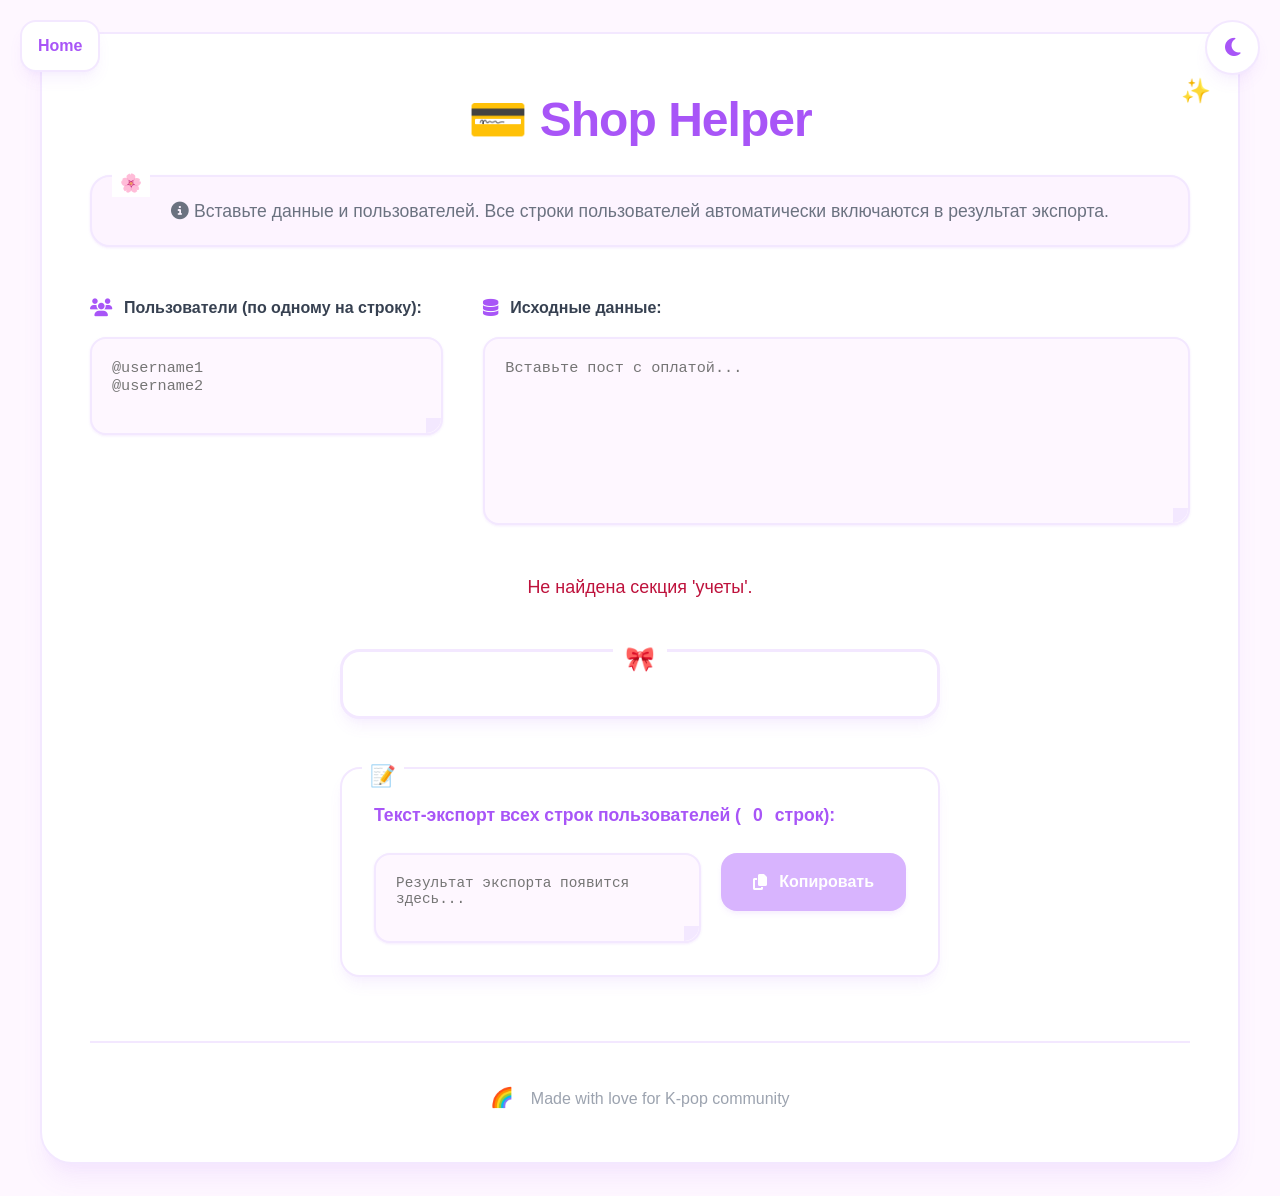
==== shop-helper/index.html @ ee509710 "refactor" ====
<!DOCTYPE html>
<html lang="ru">
<head>
  <meta charset="UTF-8">
  <title>Shop Helper</title>
  <meta name="viewport" content="width=device-width, initial-scale=1.0">
  <link href="https://cdnjs.cloudflare.com/ajax/libs/font-awesome/6.4.0/css/all.min.css" rel="stylesheet">
  <style>
    :root {
      /* Light theme colors - Soft Pastel Palette */
      --bg-primary: #fef7ff;
      --bg-secondary: #ffffff;
      --bg-tertiary: #fdf4ff;
      --bg-card: #ffffff;
      --bg-input: #fef7ff;
      --bg-button: #d8b4fe;
      --bg-button-hover: #c084fc;
      --bg-accent: #fbbf24;
      --bg-success: #86efac;
      
      --text-primary: #374151;
      --text-secondary: #6b7280;
      --text-muted: #9ca3af;
      --text-accent: #a855f7;
      --text-white: #ffffff;
      
      --border-color: #f3e8ff;
      --border-focus: #d8b4fe;
      --shadow-sm: 0 1px 3px 0 rgba(168, 85, 247, 0.08), 0 1px 2px 0 rgba(168, 85, 247, 0.04);
      --shadow-md: 0 4px 6px -1px rgba(168, 85, 247, 0.08), 0 2px 4px -1px rgba(168, 85, 247, 0.04);
      --shadow-lg: 0 10px 15px -3px rgba(168, 85, 247, 0.08), 0 4px 6px -2px rgba(168, 85, 247, 0.03);
      --shadow-xl: 0 20px 25px -5px rgba(168, 85, 247, 0.08), 0 10px 10px -5px rgba(168, 85, 247, 0.03);
      
      --radius-sm: 0.5rem;
      --radius-md: 0.75rem;
      --radius-lg: 1rem;
      --radius-xl: 1.25rem;
      --radius-2xl: 2rem;
    }

    [data-theme="dark"] {
      --bg-primary: #1a1a1a;
      --bg-secondary: #2a2a2a;
      --bg-tertiary: #333333;
      --bg-card: #2a2a2a;
      --bg-input: #333333;
      --bg-button: #8b7fb8;
      --bg-button-hover: #9d91c7;
      
      --text-primary: #e5e5e5;
      --text-secondary: #b8b8b8;
      --text-muted: #888888;
      --text-accent: #b8a9d9;
      
      --border-color: #404040;
      --border-focus: #8b7fb8;
    }

    * {
      box-sizing: border-box;
      margin: 0;
      padding: 0;
    }

    html, body {
      background: var(--bg-primary);
      font-family: 'Inter', -apple-system, BlinkMacSystemFont, 'Segoe UI', Roboto, sans-serif;
      color: var(--text-primary);
      line-height: 1.6;
      transition: all 0.15s ease;
    }

    body {
      font-size: 16px;
      min-height: 100vh;
    }

    .home-link {
      position: fixed;
      top: 20px;
      left: 20px;
      z-index: 1000;
      color: var(--text-accent);
      background: var(--bg-card);
      border: 2px solid var(--border-color);
      border-radius: var(--radius-lg);
      padding: 0.7rem 1rem;
      text-decoration: none;
      font-weight: 600;
      box-shadow: var(--shadow-lg);
      transition: all 0.15s ease;
    }

    .home-link:hover {
      transform: translateY(-2px);
      box-shadow: var(--shadow-xl);
    }

    .theme-toggle {
      position: fixed;
      top: 20px;
      right: 20px;
      z-index: 1000;
      background: var(--bg-card);
      border: 2px solid var(--border-color);
      border-radius: 50%;
      width: 55px;
      height: 55px;
      display: flex;
      align-items: center;
      justify-content: center;
      cursor: pointer;
      transition: all 0.15s ease;
      box-shadow: var(--shadow-lg);
    }

    .theme-toggle:hover {
      transform: scale(1.05) rotate(10deg);
      box-shadow: var(--shadow-xl);
    }

    .theme-toggle i {
      font-size: 1.3rem;
      color: var(--text-accent);
    }

    #mainwrap {
      max-width: 1200px;
      margin: 2rem auto;
      background: var(--bg-secondary);
      border-radius: var(--radius-2xl);
      box-shadow: var(--shadow-xl);
      padding: 3rem;
      border: 2px solid var(--border-color);
      transition: all 0.3s ease;
    }

    .header {
      text-align: center;
      margin-bottom: 3rem;
    }

    .header h1 {
      font-size: 3rem;
      font-weight: 700;
      color: var(--text-accent);
      margin-bottom: 1rem;
      letter-spacing: -0.02em;
      position: relative;
    }

    .header h1::after {
      content: '✨';
      position: absolute;
      top: -10px;
      right: -20px;
      font-size: 1.5rem;
      animation: sparkle 2s ease-in-out infinite;
    }

    @keyframes sparkle {
      0%, 100% { transform: scale(1) rotate(0deg); opacity: 0.7; }
      50% { transform: scale(1.2) rotate(180deg); opacity: 1; }
    }

    .subtitle {
      background: var(--bg-tertiary);
      color: var(--text-secondary);
      padding: 1.25rem 2.5rem;
      border-radius: var(--radius-xl);
      font-size: 1.1rem;
      border: 2px solid var(--border-color);
      box-shadow: var(--shadow-sm);
      position: relative;
    }

    .subtitle::before {
      content: '🌸';
      position: absolute;
      top: -8px;
      left: 20px;
      background: var(--bg-secondary);
      padding: 0 8px;
    }

    .inputs {
      display: grid;
      grid-template-columns: 1fr 2fr;
      gap: 2.5rem;
      margin-bottom: 3rem;
    }

    .input-group {
      display: flex;
      flex-direction: column;
    }

    .input-group label {
      color: var(--text-primary);
      font-size: 1rem;
      font-weight: 600;
      margin-bottom: 1rem;
      display: flex;
      align-items: center;
      gap: 0.75rem;
    }

    .input-group label i {
      color: var(--text-accent);
      font-size: 1.1rem;
    }

    textarea {
      width: 100%;
      font-family: 'JetBrains Mono', 'Fira Code', monospace;
      border-radius: var(--radius-lg);
      border: 2px solid var(--border-color);
      background: var(--bg-input);
      color: var(--text-primary);
      padding: 1.25rem;
      font-size: 0.95rem;
      resize: vertical;
      transition: all 0.3s ease;
      box-shadow: var(--shadow-sm);
    }

    /* Fix textarea resize handle in dark mode */
    textarea::-webkit-resizer {
      background: var(--border-color);
      border-radius: 0 0 var(--radius-lg) 0;
    }

    textarea:focus {
      outline: none;
      border-color: var(--border-focus);
      box-shadow: 0 0 0 4px rgba(216, 180, 254, 0.15);
      transform: translateY(-2px);
    }

    .cards {
      display: flex;
      gap: 1.25rem;
      flex-wrap: wrap;
      margin-bottom: 2.5rem;
      justify-content: center;
    }

    .cardtype {
      background: var(--bg-card);
      border-radius: var(--radius-lg);
      padding: 1rem 1.5rem;
      border: 2px solid var(--border-color);
      box-shadow: var(--shadow-md);
      transition: all 0.3s ease;
      position: relative;
      overflow: hidden;
    }

    .cardtype::before {
      content: '';
      position: absolute;
      top: 0;
      left: 0;
      right: 0;
      height: 4px;
      background: linear-gradient(90deg, #fbbf24, #f59e0b, #d97706);
      border-radius: var(--radius-sm) var(--radius-sm) 0 0;
    }

    .cardtype:hover {
      transform: translateY(-3px) scale(1.02);
      box-shadow: var(--shadow-lg);
    }

    .cardtype strong {
      color: var(--text-accent);
      font-size: 1.1rem;
      font-weight: 700;
      margin-right: 0.5rem;
    }

    .cardtype span {
      color: var(--text-secondary);
      font-weight: 500;
    }

    .userblock {
      margin-bottom: 2.5rem;
      background: var(--bg-card);
      border-radius: var(--radius-xl);
      padding: 2rem;
      box-shadow: var(--shadow-md);
      border: 2px solid var(--border-color);
      transition: all 0.3s ease;
      position: relative;
    }

    .userblock::before {
      content: '💖';
      position: absolute;
      top: -8px;
      right: 20px;
      background: var(--bg-secondary);
      padding: 0 8px;
      font-size: 1.2rem;
    }

    .userblock:hover {
      box-shadow: var(--shadow-lg);
      transform: translateY(-2px);
    }

    .userhead {
      display: flex;
      align-items: center;
      justify-content: space-between;
      margin-bottom: 1.5rem;
      padding-bottom: 1.5rem;
      border-bottom: 2px solid var(--border-color);
    }

    .username {
      font-size: 1.4rem;
      font-weight: 700;
      color: var(--text-accent);
      display: flex;
      align-items: center;
      gap: 0.75rem;
    }

    .username::before {
      content: '🌟';
      font-size: 1.2rem;
    }

    .usertypes {
      color: var(--text-muted);
      font-size: 0.9rem;
      background: var(--bg-tertiary);
      padding: 0.5rem 1rem;
      border-radius: var(--radius-md);
      border: 1px solid var(--border-color);
    }

    .usersum {
      background: var(--bg-success);
      color: var(--text-primary);
      border-radius: var(--radius-lg);
      font-size: 1.3rem;
      font-weight: 700;
      padding: 1rem 2rem;
      margin-bottom: 1.5rem;
      display: inline-flex;
      align-items: center;
      gap: 0.75rem;
      box-shadow: var(--shadow-md);
      border: 2px solid #65a30d;
    }

    .usersum::before {
      content: '💰';
      font-size: 1.4rem;
    }

    .usertable {
      background: var(--bg-tertiary);
      border: 2px solid var(--border-color);
      border-radius: var(--radius-lg);
      overflow: hidden;
      box-shadow: var(--shadow-sm);
    }

    .usertable th,
    .usertable td {
      padding: 1.25rem;
      text-align: left;
    }

    .userthead th {
      background: var(--bg-button);
      color: var(--text-white);
      font-weight: 600;
      font-size: 0.95rem;
      letter-spacing: 0.025em;
      text-transform: uppercase;
    }

    .usertbody td {
      color: var(--text-secondary);
      border-bottom: 1px solid var(--border-color);
    }

    .usertbody tr:last-child td {
      border-bottom: none;
    }

    .usertbody tr:hover {
      background: var(--bg-input);
    }

    .usertablescroll {
      overflow-x: auto;
    }

    .totals {
      background: var(--bg-card);
      border: 3px solid var(--border-color);
      border-radius: var(--radius-xl);
      padding: 2rem;
      margin: 3rem auto;
      max-width: 600px;
      text-align: center;
      font-size: 1.4rem;
      font-weight: 700;
      color: var(--text-accent);
      box-shadow: var(--shadow-lg);
      position: relative;
    }

    .totals::before {
      content: '🎀';
      position: absolute;
      top: -12px;
      left: 50%;
      transform: translateX(-50%);
      background: var(--bg-secondary);
      padding: 0 12px;
      font-size: 1.5rem;
    }

    .export-box-wrap {
      margin: 3rem auto;
      max-width: 600px;
      background: var(--bg-card);
      border: 2px solid var(--border-color);
      border-radius: var(--radius-xl);
      box-shadow: var(--shadow-lg);
      padding: 2rem;
      transition: all 0.3s ease;
      position: relative;
    }

    .export-box-wrap::before {
      content: '📝';
      position: absolute;
      top: -10px;
      left: 20px;
      background: var(--bg-secondary);
      padding: 0 8px;
      font-size: 1.3rem;
    }

    .export-box-wrap:hover {
      box-shadow: var(--shadow-xl);
      transform: translateY(-2px);
    }

    .export-box-label {
      color: var(--text-accent);
      font-weight: 700;
      font-size: 1.1rem;
      margin-bottom: 1.5rem;
      display: flex;
      align-items: center;
      gap: 0.75rem;
    }

    .export-box-row {
      display: flex;
      gap: 1.25rem;
      align-items: flex-start;
    }

    .export-box-ta {
      flex: 1;
      height: 90px;
      font-family: 'JetBrains Mono', 'Fira Code', monospace;
      font-size: 0.9rem;
      border-radius: var(--radius-lg);
      border: 2px solid var(--border-color);
      padding: 1.25rem;
      background: var(--bg-input);
      color: var(--text-primary);
      resize: vertical;
      transition: all 0.3s ease;
    }

    .export-box-ta::-webkit-resizer {
      background: var(--border-color);
      border-radius: 0 0 var(--radius-lg) 0;
    }

    .export-box-ta:focus {
      outline: none;
      border-color: var(--border-focus);
      box-shadow: 0 0 0 4px rgba(216, 180, 254, 0.15);
    }

    .export-box-copy {
      padding: 1.25rem 2rem;
      background: var(--bg-button);
      color: var(--text-white);
      border: none;
      border-radius: var(--radius-lg);
      font-size: 1rem;
      font-weight: 600;
      cursor: pointer;
      transition: all 0.3s ease;
      box-shadow: var(--shadow-md);
      display: flex;
      align-items: center;
      gap: 0.75rem;
      white-space: nowrap;
    }

    .export-box-copy:hover {
      background: var(--bg-button-hover);
      transform: translateY(-2px);
      box-shadow: var(--shadow-lg);
    }

    .export-box-copy:active {
      transform: translateY(0);
    }

    .export-box-copied-msg {
      color: #10b981;
      font-size: 0.9rem;
      font-weight: 600;
      display: flex;
      align-items: center;
      gap: 0.5rem;
      animation: fadeInOut 0.8s ease-in-out;
    }

    .footer {
      margin-top: 4rem;
      padding-top: 2.5rem;
      border-top: 2px solid var(--border-color);
      text-align: center;
      color: var(--text-muted);
      font-size: 1rem;
    }

    .footer::before {
      content: '🌈';
      margin-right: 0.75rem;
      font-size: 1.2rem;
    }

    @keyframes fadeInOut {
      0%, 100% { opacity: 0; transform: translateY(10px); }
      50% { opacity: 1; transform: translateY(0); }
    }

    @keyframes pulse {
      0%, 100% { transform: scale(1); }
      50% { transform: scale(1.05); }
    }

    .pulse {
      animation: pulse 2s infinite;
    }

    /* Responsive Design */
    @media (max-width: 768px) {
      #mainwrap {
        margin: 1rem;
        padding: 2rem;
      }

      .header h1 {
        font-size: 2.5rem;
      }

      .inputs {
        grid-template-columns: 1fr;
        gap: 2rem;
      }

      .cards {
        gap: 1rem;
      }

      .cardtype {
        padding: 0.75rem 1.25rem;
        font-size: 0.9rem;
      }

      .export-box-row {
        flex-direction: column;
      }

      .export-box-copy {
        align-self: flex-start;
      }

      .theme-toggle {
        top: 15px;
        right: 15px;
        width: 45px;
        height: 45px;
      }
    }

    /* Custom scrollbar */
    ::-webkit-scrollbar {
      width: 10px;
    }

    ::-webkit-scrollbar-track {
      background: var(--bg-tertiary);
      border-radius: var(--radius-md);
    }

    ::-webkit-scrollbar-thumb {
      background: var(--text-accent);
      border-radius: var(--radius-md);
    }

    ::-webkit-scrollbar-thumb:hover {
      background: var(--border-focus);
    }

    /* Selection */
    ::selection {
      background: rgba(216, 180, 254, 0.3);
    }
  </style>
</head>
<body>
  <a class="home-link" href="/">Home</a>

  <div class="theme-toggle" onclick="toggleTheme()">
    <i class="fas fa-moon" id="theme-icon"></i>
  </div>

  <div id="mainwrap">
    <div class="header">
      <h1>💳 Shop Helper</h1>
      <div class="subtitle">
        <i class="fas fa-info-circle"></i>
        Вставьте данные и пользователей. Все строки пользователей автоматически включаются в результат экспорта.
      </div>
    </div>

    <div class="inputs">
      <div class="input-group">
        <label><i class="fas fa-users"></i> Пользователи (по одному на строку):</label>
        <textarea id="usersInput" rows="3" placeholder="@username1&#10;@username2"></textarea>
      </div>
      <div class="input-group">
        <label><i class="fas fa-database"></i> Исходные данные:</label>
        <textarea id="dataInput" rows="8" placeholder="Вставьте пост с оплатой..."></textarea>
      </div>
    </div>

    <div class="cards" id="pricing"></div>

    <div class="totals" id="totals"></div>

    <div class="export-box-wrap">
      <div class="export-box-label">
        Текст-экспорт всех строк пользователей (<span id="export-count">0</span> строк):
      </div>
      <div class="export-box-row">
        <textarea class="export-box-ta" readonly id="exportTxt" placeholder="Результат экспорта появится здесь..."></textarea>
        <button class="export-box-copy" id="copyBtn">
          <i class="fas fa-copy"></i>
          Копировать
        </button>
      </div>
      <div class="export-box-copied-msg" id="copyMsg" style="display:none">
        <i class="fas fa-check"></i>
        Скопировано!
      </div>
    </div>

    <div id="results"></div>

    <div class="footer">
      Made with love for K-pop community
    </div>
  </div>

  <script>
    // Theme management
    function toggleTheme() {
      const html = document.documentElement;
      const themeIcon = document.getElementById('theme-icon');
      const currentTheme = html.getAttribute('data-theme');
      
      if (currentTheme === 'dark') {
        html.removeAttribute('data-theme');
        themeIcon.className = 'fas fa-moon';
        localStorage.setItem('theme', 'light');
      } else {
        html.setAttribute('data-theme', 'dark');
        themeIcon.className = 'fas fa-sun';
        localStorage.setItem('theme', 'dark');
      }
    }

    // Load saved theme
    function loadTheme() {
      const savedTheme = localStorage.getItem('theme');
      const themeIcon = document.getElementById('theme-icon');
      
      if (savedTheme === 'dark') {
        document.documentElement.setAttribute('data-theme', 'dark');
        themeIcon.className = 'fas fa-sun';
      }
    }

    function setDefaultInputs(){
      usersInput.value = "";
      dataInput.value = "";
    }

    const usersInput = document.getElementById("usersInput");
    const dataInput = document.getElementById("dataInput");
    const pricingDiv = document.getElementById("pricing");
    const resultsDiv = document.getElementById("results");
    const totalsDiv = document.getElementById("totals");
    const exportTxt = document.getElementById("exportTxt");
    const exportCount = document.getElementById("export-count");
    const copyBtn = document.getElementById("copyBtn");
    const copyMsg = document.getElementById("copyMsg");

    setDefaultInputs();

    function parseData(raw, usernamesToTrack) {
      const accSec = /учеты:\s+((?:[^\n]+\n?)+)/m.exec(raw);
      if (!accSec) return {error: "Не найдена секция 'учеты'."};
      const accLines = accSec[1].trim().split('\n').map(x=>x.trim()).filter(Boolean);

      const prices = {};
      accLines.forEach(line=>{
        const m = /^(\d+)\s*([^\d]+)\s*-\s*(\d+)[р₽]/.exec(line);
        if (m) {
          prices[m[2].trim()] = +m[3].trim();
        }
      });
      if (Object.keys(prices).length===0) return {error: "В разделе 'учеты' нет цен карт."};

      const userInfo = {};
      usernamesToTrack.forEach(u=>{
        userInfo[u] = { total_money:0, entries:[], count:{}};
        Object.keys(prices).forEach(k => userInfo[u].count[k]=0);
      });

      const usernamesPattern = usernamesToTrack.map(u=>u.replace(/[.*+?^${}()|[\]\\]/g,"\\$&")).join('|');
      const cardTypesPattern = Object.keys(prices).map(k=>k.replace(/[.*+?^${}()|[\]\\]/g,"\\$&")).join('|');
      const regexp = new RegExp(`(\\d+)\\.?\\s+(${usernamesPattern})\\s*-\\s*((?:\\d+(${cardTypesPattern})\\+?)*)`, "g");

      let curGroup = "Без группы";
      let lineNum = 0;
      raw.split('\n').forEach(line=>{
        lineNum++;
        const groupMatch = line.match(/^#(\S+)/);
        if(groupMatch) curGroup = line.trim();

        let m;
        while(m=regexp.exec(line)){
          const entryLine = parseInt(m[1]);
          const username = m[2];
          const cardEntries = m[3].trim();
          let totalItems = [], lineTotalMoney = 0;

          cardEntries.split('+').filter(Boolean).forEach(entry=>{
            const cardM = /(\d+)([^\d\s]+)/.exec(entry);
            if(cardM){
              const n = +cardM[1], type=cardM[2].trim();
              if(!prices[type]) return;
              const money = n*prices[type];
              lineTotalMoney += money;
              totalItems.push(`${n}${type}`);
              userInfo[username].count[type]+=n;
            }
          });
          userInfo[username].total_money += lineTotalMoney;
          const entryRec = {
            line_number: entryLine,
            line_id: entryLine+"_"+curGroup+"_"+username,
            items: totalItems.join("+"),
            group: curGroup,
            amount: lineTotalMoney,
            username,
            tableIndex: userInfo[username].entries.length,
            origLine: line.trim()
          };
          userInfo[username].entries.push(entryRec);
        }
      });

      return {prices, userInfo};
    }

    function renderPricing(prices){
      pricingDiv.innerHTML = "";
      Object.entries(prices).forEach(([type, price])=>{
        let n = document.createElement("div");
        n.className = "cardtype";
        n.innerHTML = `<strong>${type}</strong> <span>(${price} р)</span>`;
        pricingDiv.appendChild(n);
      });
    }

    function numberFormat(n) {
      return (n||0).toString().replace(/\B(?=(\d{3})+(?!\d))/g," ");
    }

    function renderUsersTables(userInfo){
      resultsDiv.innerHTML = "";
      let total_sum = 0;
      for(const [username, info] of Object.entries(userInfo)) {
        total_sum += info.total_money;
        let div = document.createElement('div');
        div.className = "userblock";
        let types = Object.entries(info.count).filter(([t,c])=>c>0).map(([t,c])=>`${c}${t}`).join(", ");
        
        div.innerHTML = `
          <div class="userhead">
            <div class="username">${username}</div>
            <div class="usertypes">${types}</div>
          </div>
          <div class="usersum">${numberFormat(info.total_money)} р</div>
        `;
        
        let tableWrap = document.createElement('div'); 
        tableWrap.className = "usertablescroll";
        let table = document.createElement('table');
        table.className = "usertable";
        table.innerHTML = `
          <thead class="userthead">
            <tr>
              <th><i class="fas fa-hashtag"></i> #</th>
              <th><i class="fas fa-layer-group"></i> Группа</th>
              <th><i class="fas fa-credit-card"></i> Карты</th>
              <th><i class="fas fa-ruble-sign"></i> Сумма</th>
            </tr>
          </thead>
          <tbody class="usertbody"></tbody>
        `;
        
        info.entries.forEach((entry, idx)=>{
          let tr = document.createElement('tr');
          tr.className = "userline";
          tr.setAttribute('data-user', username);
          tr.setAttribute('data-id', entry.line_id);
          tr.setAttribute('data-table-index', entry.tableIndex);
          tr.tabIndex = 0;
          tr.innerHTML = `<td>${entry.line_number}</td>
            <td>${entry.group}</td>
            <td>${entry.items}</td>
            <td style="color:#14b8a6;font-weight:700">${numberFormat(entry.amount)} р</td>`;
          table.querySelector('tbody').appendChild(tr);
        });
        tableWrap.appendChild(table);
        div.appendChild(tableWrap);
        resultsDiv.appendChild(div);
      }
      totalsDiv.textContent = `Общая сумма по всем пользователям: ${numberFormat(total_sum)} р`;
    }

    function renderExportTextBox(userInfo) {
      const usernames = usersInput.value.split("\n").map(x=>x.trim()).filter(Boolean);

      // Собрать результат по формату: line_numbers, enter, user, enter, ...
      let count = 0;
      let results = [];
      for (let user of usernames) {
        let entries = (userInfo && userInfo[user]) ? userInfo[user].entries : [];
        const nums = entries.map(e => e.line_number).filter(Boolean);
        if(nums.length) {
          results.push(nums.join(", "));
          results.push("");
          results.push(user);
          count += nums.length;
        }
      }
      exportTxt.value = results.join("\n");
      exportCount.textContent = count;
    }

    function rerender(){
      let usernames = usersInput.value.split("\n").map(x=>x.trim()).filter(Boolean);
      let raw = dataInput.value;
      let parsed = parseData(raw, usernames);

      if(parsed.error){
        pricingDiv.innerHTML = `<span style="color:#be123c;font-size:1.12em">${parsed.error}</span>`;
        resultsDiv.innerHTML = "";
        totalsDiv.textContent="";
        exportTxt.value = "";
        exportCount.textContent = "0";
        return;
      }
      renderPricing(parsed.prices);
      renderUsersTables(parsed.userInfo);
      renderExportTextBox(parsed.userInfo);
    }

    usersInput.addEventListener("input", rerender);
    dataInput.addEventListener("input", rerender);

    function showCopyMessage(message, ok) {
      copyMsg.innerHTML = `<i class="fas fa-${ok ? "check" : "exclamation-triangle"}"></i> ${message}`;
      copyMsg.style.display = "";
      setTimeout(()=>copyMsg.style.display="none",1200);
    }

    copyBtn.addEventListener("click", async function(){
      try {
        if (navigator.clipboard && window.isSecureContext) {
          await navigator.clipboard.writeText(exportTxt.value);
        } else {
          exportTxt.select();
          const copied = document.execCommand("copy");
          if (!copied) throw new Error("Copy command failed");
          window.getSelection().removeAllRanges();
        }
        showCopyMessage("Скопировано!", true);
      } catch(e) {
        showCopyMessage("Не удалось скопировать.", false);
      }
    });

    // Load theme on page load
    loadTheme();

    // Initialize
    rerender();
  </script>
</body>
</html>
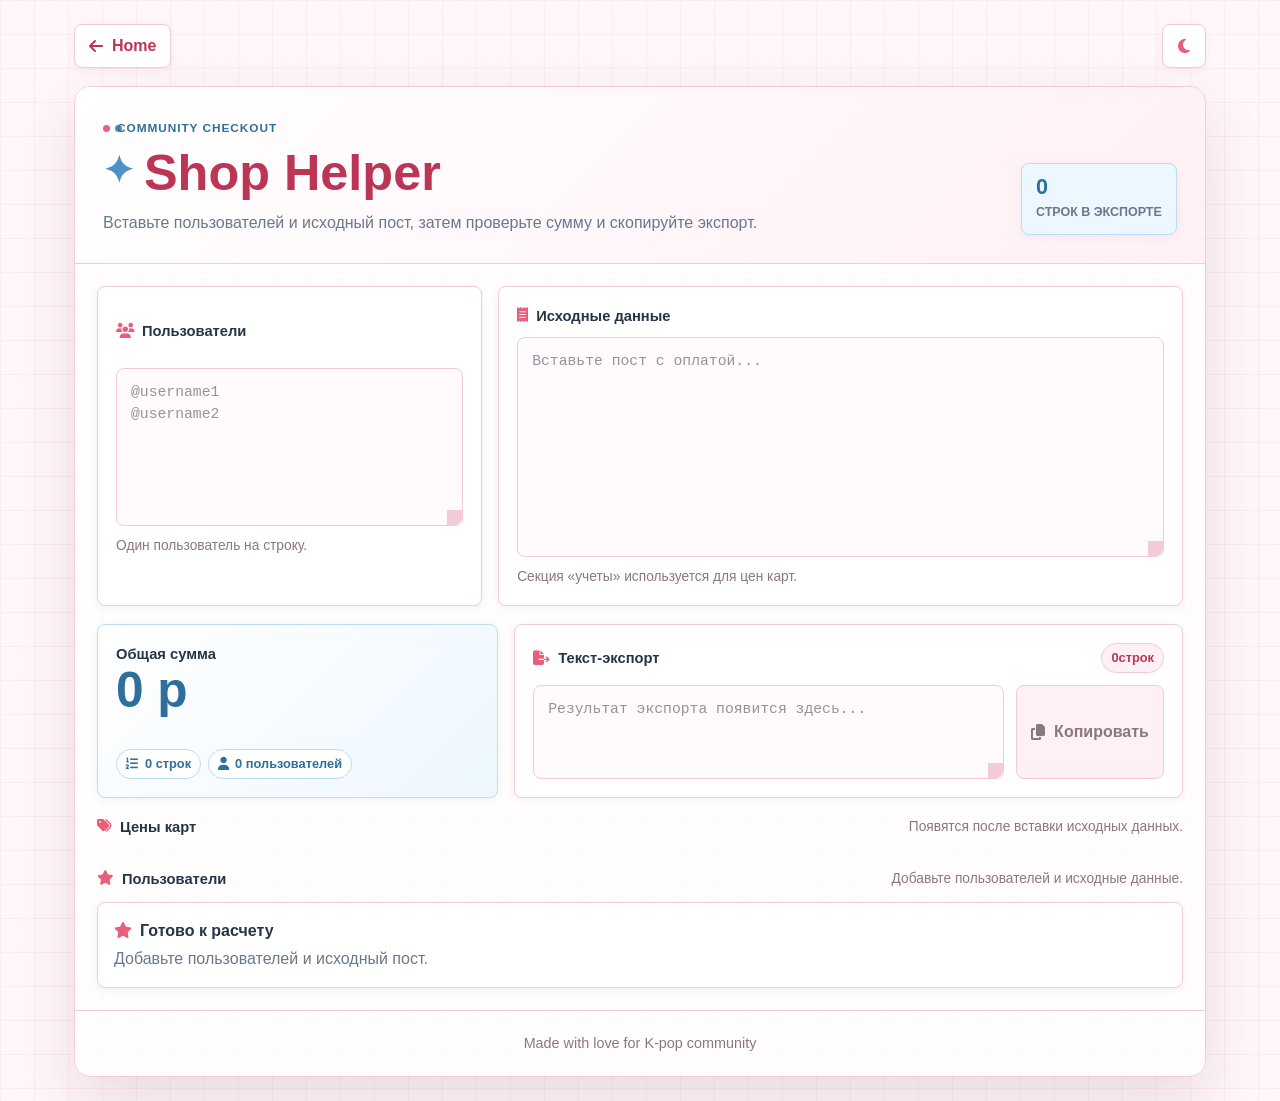
==== commit 2f6c37ba: "make cleaner" ====
--- a/shop-helper/index.html
+++ b/shop-helper/index.html
@@ -7,708 +7,995 @@
   <link href="https://cdnjs.cloudflare.com/ajax/libs/font-awesome/6.4.0/css/all.min.css" rel="stylesheet">
   <style>
     :root {
-      /* Light theme colors - Soft Pastel Palette */
-      --bg-primary: #fef7ff;
-      --bg-secondary: #ffffff;
-      --bg-tertiary: #fdf4ff;
-      --bg-card: #ffffff;
-      --bg-input: #fef7ff;
-      --bg-button: #d8b4fe;
-      --bg-button-hover: #c084fc;
-      --bg-accent: #fbbf24;
-      --bg-success: #86efac;
-      
-      --text-primary: #374151;
-      --text-secondary: #6b7280;
-      --text-muted: #9ca3af;
-      --text-accent: #a855f7;
-      --text-white: #ffffff;
-      
-      --border-color: #f3e8ff;
-      --border-focus: #d8b4fe;
-      --shadow-sm: 0 1px 3px 0 rgba(168, 85, 247, 0.08), 0 1px 2px 0 rgba(168, 85, 247, 0.04);
-      --shadow-md: 0 4px 6px -1px rgba(168, 85, 247, 0.08), 0 2px 4px -1px rgba(168, 85, 247, 0.04);
-      --shadow-lg: 0 10px 15px -3px rgba(168, 85, 247, 0.08), 0 4px 6px -2px rgba(168, 85, 247, 0.03);
-      --shadow-xl: 0 20px 25px -5px rgba(168, 85, 247, 0.08), 0 10px 10px -5px rgba(168, 85, 247, 0.03);
-      
-      --radius-sm: 0.5rem;
-      --radius-md: 0.75rem;
-      --radius-lg: 1rem;
-      --radius-xl: 1.25rem;
-      --radius-2xl: 2rem;
+      --bg: #fff7fa;
+      --bg-grid: rgba(231, 95, 121, 0.08);
+      --surface: #ffffff;
+      --surface-soft: #fff0f5;
+      --surface-sky: #edf7ff;
+      --input: #fffafb;
+      --line: #f3cad8;
+      --line-strong: #e7b4c4;
+      --text: #253447;
+      --text-soft: #68788d;
+      --text-muted: #8b7783;
+      --rose: #e75f79;
+      --rose-hover: #d94b67;
+      --rose-deep: #bd3554;
+      --sky: #4f91c7;
+      --sky-deep: #2f6f9b;
+      --sky-line: #bcdcf3;
+      --danger: #be3454;
+      --danger-soft: #fff0f3;
+      --shadow-sm: 0 2px 8px rgba(97, 53, 66, 0.06);
+      --shadow-md: 0 12px 34px rgba(97, 53, 66, 0.1);
+      --shadow-lg: 0 24px 60px rgba(97, 53, 66, 0.14);
+      --radius-xs: 6px;
+      --radius-sm: 8px;
+      --radius-md: 12px;
+      --radius-lg: 16px;
     }
 
     [data-theme="dark"] {
-      --bg-primary: #1a1a1a;
-      --bg-secondary: #2a2a2a;
-      --bg-tertiary: #333333;
-      --bg-card: #2a2a2a;
-      --bg-input: #333333;
-      --bg-button: #8b7fb8;
-      --bg-button-hover: #9d91c7;
-      
-      --text-primary: #e5e5e5;
-      --text-secondary: #b8b8b8;
-      --text-muted: #888888;
-      --text-accent: #b8a9d9;
-      
-      --border-color: #404040;
-      --border-focus: #8b7fb8;
+      --bg: #17191f;
+      --bg-grid: rgba(240, 120, 143, 0.08);
+      --surface: #20242b;
+      --surface-soft: #2a2028;
+      --surface-sky: rgba(79, 145, 199, 0.16);
+      --input: #191d23;
+      --line: #3d343d;
+      --line-strong: #58424d;
+      --text: #f5e9ee;
+      --text-soft: #c6b8c1;
+      --text-muted: #9d929b;
+      --rose: #f0788f;
+      --rose-hover: #ff879d;
+      --rose-deep: #ff9aae;
+      --sky: #7eb7e6;
+      --sky-deep: #a6d2f2;
+      --sky-line: #45697f;
+      --danger: #ff8fa3;
+      --danger-soft: rgba(240, 120, 143, 0.14);
+      --shadow-sm: 0 2px 8px rgba(0, 0, 0, 0.18);
+      --shadow-md: 0 14px 34px rgba(0, 0, 0, 0.24);
+      --shadow-lg: 0 26px 70px rgba(0, 0, 0, 0.3);
     }
 
     * {
       box-sizing: border-box;
+    }
+
+    html {
+      min-height: 100%;
+      background: var(--bg);
+    }
+
+    body {
+      min-height: 100vh;
       margin: 0;
-      padding: 0;
-    }
-
-    html, body {
-      background: var(--bg-primary);
-      font-family: 'Inter', -apple-system, BlinkMacSystemFont, 'Segoe UI', Roboto, sans-serif;
-      color: var(--text-primary);
-      line-height: 1.6;
-      transition: all 0.15s ease;
-    }
-
-    body {
+      background:
+        linear-gradient(var(--bg-grid) 1px, transparent 1px),
+        linear-gradient(90deg, var(--bg-grid) 1px, transparent 1px),
+        var(--bg);
+      background-size: 34px 34px;
+      color: var(--text);
+      font-family: Inter, -apple-system, BlinkMacSystemFont, "Segoe UI", Roboto, sans-serif;
       font-size: 16px;
-      min-height: 100vh;
+      line-height: 1.5;
+    }
+
+    button,
+    textarea {
+      font: inherit;
+    }
+
+    a {
+      color: inherit;
+    }
+
+    .page {
+      width: min(100%, 1180px);
+      margin: 0 auto;
+      padding: 24px;
+    }
+
+    .topbar {
+      display: flex;
+      justify-content: space-between;
+      align-items: center;
+      gap: 12px;
+      margin-bottom: 18px;
+    }
+
+    .home-link,
+    .theme-toggle,
+    .export-box-copy {
+      min-height: 44px;
+      border: 1px solid var(--line);
+      border-radius: var(--radius-sm);
+      background: var(--surface);
+      color: var(--text);
+      box-shadow: var(--shadow-sm);
+      transition: transform 0.16s ease, box-shadow 0.16s ease, border-color 0.16s ease, background-color 0.16s ease;
     }
 
     .home-link {
-      position: fixed;
-      top: 20px;
-      left: 20px;
-      z-index: 1000;
-      color: var(--text-accent);
-      background: var(--bg-card);
-      border: 2px solid var(--border-color);
+      display: inline-flex;
+      align-items: center;
+      gap: 9px;
+      padding: 0 14px;
+      color: var(--rose-deep);
+      font-weight: 800;
+      text-decoration: none;
+    }
+
+    .theme-toggle {
+      width: 44px;
+      display: inline-grid;
+      place-items: center;
+      cursor: pointer;
+    }
+
+    .home-link:hover,
+    .home-link:focus-visible,
+    .theme-toggle:hover,
+    .theme-toggle:focus-visible,
+    .export-box-copy:hover,
+    .export-box-copy:focus-visible {
+      border-color: var(--rose);
+      box-shadow: var(--shadow-md);
+      transform: translateY(-1px);
+      outline: none;
+    }
+
+    .shell {
+      border: 1px solid var(--line);
       border-radius: var(--radius-lg);
-      padding: 0.7rem 1rem;
-      text-decoration: none;
-      font-weight: 600;
+      background: rgba(255, 255, 255, 0.72);
       box-shadow: var(--shadow-lg);
-      transition: all 0.15s ease;
-    }
-
-    .home-link:hover {
-      transform: translateY(-2px);
-      box-shadow: var(--shadow-xl);
-    }
-
-    .theme-toggle {
-      position: fixed;
-      top: 20px;
-      right: 20px;
-      z-index: 1000;
-      background: var(--bg-card);
-      border: 2px solid var(--border-color);
+      overflow: hidden;
+    }
+
+    [data-theme="dark"] .shell {
+      background: rgba(32, 36, 43, 0.84);
+    }
+
+    .hero {
+      display: grid;
+      grid-template-columns: minmax(0, 1fr) auto;
+      align-items: end;
+      gap: 22px;
+      padding: 28px;
+      border-bottom: 1px solid var(--line);
+      background: linear-gradient(135deg, var(--surface), var(--surface-soft));
+    }
+
+    .eyebrow {
+      display: inline-flex;
+      align-items: center;
+      gap: 7px;
+      margin-bottom: 10px;
+      color: var(--sky-deep);
+      font-size: 0.74rem;
+      font-weight: 900;
+      letter-spacing: 0.08em;
+      text-transform: uppercase;
+    }
+
+    .eyebrow::before {
+      content: "";
+      width: 7px;
+      height: 7px;
       border-radius: 50%;
-      width: 55px;
-      height: 55px;
+      background: var(--rose);
+      box-shadow: 12px 0 0 var(--sky);
+    }
+
+    h1,
+    h2,
+    p {
+      margin: 0;
+    }
+
+    h1 {
       display: flex;
       align-items: center;
-      justify-content: center;
-      cursor: pointer;
-      transition: all 0.15s ease;
-      box-shadow: var(--shadow-lg);
-    }
-
-    .theme-toggle:hover {
-      transform: scale(1.05) rotate(10deg);
-      box-shadow: var(--shadow-xl);
-    }
-
-    .theme-toggle i {
-      font-size: 1.3rem;
-      color: var(--text-accent);
-    }
-
-    #mainwrap {
-      max-width: 1200px;
-      margin: 2rem auto;
-      background: var(--bg-secondary);
-      border-radius: var(--radius-2xl);
-      box-shadow: var(--shadow-xl);
-      padding: 3rem;
-      border: 2px solid var(--border-color);
-      transition: all 0.3s ease;
-    }
-
-    .header {
-      text-align: center;
-      margin-bottom: 3rem;
-    }
-
-    .header h1 {
-      font-size: 3rem;
-      font-weight: 700;
-      color: var(--text-accent);
-      margin-bottom: 1rem;
-      letter-spacing: -0.02em;
-      position: relative;
-    }
-
-    .header h1::after {
-      content: '✨';
-      position: absolute;
-      top: -10px;
-      right: -20px;
-      font-size: 1.5rem;
-      animation: sparkle 2s ease-in-out infinite;
-    }
-
-    @keyframes sparkle {
-      0%, 100% { transform: scale(1) rotate(0deg); opacity: 0.7; }
-      50% { transform: scale(1.2) rotate(180deg); opacity: 1; }
+      gap: 10px;
+      color: var(--rose-deep);
+      font-size: clamp(2rem, 5vw, 3.15rem);
+      line-height: 1.02;
+      font-weight: 900;
+      letter-spacing: 0;
+    }
+
+    .title-mark {
+      color: var(--sky);
+      font-size: 0.74em;
+      transform: translateY(-0.08em);
     }
 
     .subtitle {
-      background: var(--bg-tertiary);
-      color: var(--text-secondary);
-      padding: 1.25rem 2.5rem;
-      border-radius: var(--radius-xl);
-      font-size: 1.1rem;
-      border: 2px solid var(--border-color);
+      max-width: 720px;
+      margin-top: 12px;
+      color: var(--text-soft);
+      font-size: 1rem;
+    }
+
+    .hero-badge {
+      display: grid;
+      gap: 5px;
+      min-width: 156px;
+      border: 1px solid var(--sky-line);
+      border-radius: var(--radius-sm);
+      background: var(--surface-sky);
+      padding: 12px 14px;
+      color: var(--sky-deep);
       box-shadow: var(--shadow-sm);
-      position: relative;
-    }
-
-    .subtitle::before {
-      content: '🌸';
-      position: absolute;
-      top: -8px;
-      left: 20px;
-      background: var(--bg-secondary);
-      padding: 0 8px;
-    }
-
-    .inputs {
+    }
+
+    .hero-badge strong {
+      font-size: 1.35rem;
+      line-height: 1;
+    }
+
+    .hero-badge span {
+      color: var(--text-soft);
+      font-size: 0.78rem;
+      font-weight: 800;
+      text-transform: uppercase;
+    }
+
+    .content {
       display: grid;
-      grid-template-columns: 1fr 2fr;
-      gap: 2.5rem;
-      margin-bottom: 3rem;
+      gap: 18px;
+      padding: 22px;
+    }
+
+    .input-sheet,
+    .summary-grid {
+      display: grid;
+      gap: 16px;
+    }
+
+    .input-sheet {
+      grid-template-columns: minmax(240px, 0.72fr) minmax(0, 1.28fr);
+    }
+
+    .summary-grid {
+      grid-template-columns: minmax(220px, 0.75fr) minmax(0, 1.25fr);
+      align-items: stretch;
+    }
+
+    .panel,
+    .summary-card,
+    .export-box-wrap,
+    .userblock,
+    .state-message {
+      border: 1px solid var(--line);
+      border-radius: var(--radius-sm);
+      background: var(--surface);
+      box-shadow: var(--shadow-sm);
+    }
+
+    .panel,
+    .summary-card,
+    .export-box-wrap {
+      padding: 18px;
     }
 
     .input-group {
-      display: flex;
-      flex-direction: column;
-    }
-
-    .input-group label {
-      color: var(--text-primary);
-      font-size: 1rem;
-      font-weight: 600;
-      margin-bottom: 1rem;
+      display: grid;
+      gap: 10px;
+      min-width: 0;
+    }
+
+    .input-group label,
+    .section-header h2,
+    .export-box-label,
+    .summary-label {
+      color: var(--text);
+      font-size: 0.92rem;
+      font-weight: 900;
+    }
+
+    .input-group label,
+    .section-header h2,
+    .export-box-label {
       display: flex;
       align-items: center;
-      gap: 0.75rem;
-    }
-
-    .input-group label i {
-      color: var(--text-accent);
-      font-size: 1.1rem;
+      gap: 8px;
+    }
+
+    .input-group label i,
+    .section-header h2 i,
+    .export-box-label i,
+    .theme-toggle i {
+      color: var(--rose);
+    }
+
+    .field-hint,
+    .section-note,
+    .summary-meta {
+      color: var(--text-muted);
+      font-size: 0.86rem;
     }
 
     textarea {
       width: 100%;
-      font-family: 'JetBrains Mono', 'Fira Code', monospace;
-      border-radius: var(--radius-lg);
-      border: 2px solid var(--border-color);
-      background: var(--bg-input);
-      color: var(--text-primary);
-      padding: 1.25rem;
-      font-size: 0.95rem;
+      min-height: 126px;
+      border: 1px solid var(--line);
+      border-radius: var(--radius-sm);
+      background: var(--input);
+      color: var(--text);
+      padding: 13px 14px;
       resize: vertical;
-      transition: all 0.3s ease;
-      box-shadow: var(--shadow-sm);
-    }
-
-    /* Fix textarea resize handle in dark mode */
+      box-shadow: inset 0 1px 0 rgba(255, 255, 255, 0.54);
+      font-family: "SFMono-Regular", Consolas, "Liberation Mono", Menlo, monospace;
+      font-size: 0.92rem;
+      line-height: 1.45;
+      transition: border-color 0.16s ease, box-shadow 0.16s ease, background-color 0.16s ease;
+    }
+
+    #dataInput {
+      min-height: 206px;
+    }
+
+    textarea::placeholder {
+      color: var(--text-muted);
+      opacity: 0.82;
+    }
+
     textarea::-webkit-resizer {
-      background: var(--border-color);
-      border-radius: 0 0 var(--radius-lg) 0;
+      background: var(--line);
+      border-radius: 0 0 var(--radius-sm) 0;
     }
 
     textarea:focus {
       outline: none;
-      border-color: var(--border-focus);
-      box-shadow: 0 0 0 4px rgba(216, 180, 254, 0.15);
-      transform: translateY(-2px);
+      border-color: var(--sky);
+      box-shadow: 0 0 0 4px rgba(79, 145, 199, 0.16);
+    }
+
+    .summary-card {
+      display: grid;
+      align-content: space-between;
+      gap: 12px;
+      background: linear-gradient(135deg, var(--surface), var(--surface-sky));
+      border-color: var(--sky-line);
+    }
+
+    .total-value {
+      color: var(--sky-deep);
+      font-size: clamp(2rem, 7vw, 3.1rem);
+      line-height: 1;
+      font-weight: 900;
+      overflow-wrap: anywhere;
+    }
+
+    .summary-meta {
+      display: flex;
+      flex-wrap: wrap;
+      gap: 7px;
+    }
+
+    .summary-pill {
+      display: inline-flex;
+      align-items: center;
+      gap: 6px;
+      min-height: 28px;
+      border: 1px solid var(--sky-line);
+      border-radius: 999px;
+      background: var(--surface);
+      padding: 4px 9px;
+      color: var(--sky-deep);
+      font-size: 0.8rem;
+      font-weight: 850;
+    }
+
+    .export-box-wrap {
+      display: grid;
+      gap: 12px;
+    }
+
+    .export-box-header {
+      display: flex;
+      justify-content: space-between;
+      align-items: center;
+      gap: 12px;
+    }
+
+    .export-count {
+      display: inline-flex;
+      align-items: center;
+      min-height: 28px;
+      border: 1px solid var(--line);
+      border-radius: 999px;
+      background: var(--surface-soft);
+      padding: 4px 9px;
+      color: var(--rose-deep);
+      font-size: 0.8rem;
+      font-weight: 900;
+      white-space: nowrap;
+    }
+
+    .export-box-row {
+      display: grid;
+      grid-template-columns: minmax(0, 1fr) auto;
+      gap: 12px;
+      align-items: stretch;
+    }
+
+    .export-box-ta {
+      min-height: 94px;
+      resize: vertical;
+    }
+
+    .export-box-copy {
+      display: inline-flex;
+      align-items: center;
+      justify-content: center;
+      gap: 9px;
+      min-width: 148px;
+      border-color: var(--rose);
+      background: var(--rose);
+      color: #ffffff;
+      cursor: pointer;
+      font-weight: 900;
+    }
+
+    .export-box-copy:hover,
+    .export-box-copy:focus-visible {
+      background: var(--rose-hover);
+      color: #ffffff;
+    }
+
+    .export-box-copy:disabled {
+      border-color: var(--line);
+      background: var(--surface-soft);
+      color: var(--text-muted);
+      cursor: not-allowed;
+      transform: none;
+      box-shadow: none;
+    }
+
+    .export-box-copied-msg {
+      min-height: 24px;
+      color: var(--sky-deep);
+      font-size: 0.86rem;
+      font-weight: 850;
+    }
+
+    .export-box-copied-msg.is-error {
+      color: var(--danger);
+    }
+
+    .export-box-copied-msg[hidden] {
+      display: none;
+    }
+
+    .section-block {
+      display: grid;
+      gap: 12px;
+    }
+
+    .section-header {
+      display: flex;
+      justify-content: space-between;
+      align-items: end;
+      gap: 16px;
     }
 
     .cards {
       display: flex;
-      gap: 1.25rem;
       flex-wrap: wrap;
-      margin-bottom: 2.5rem;
-      justify-content: center;
+      gap: 10px;
     }
 
     .cardtype {
-      background: var(--bg-card);
-      border-radius: var(--radius-lg);
-      padding: 1rem 1.5rem;
-      border: 2px solid var(--border-color);
-      box-shadow: var(--shadow-md);
-      transition: all 0.3s ease;
-      position: relative;
+      display: inline-flex;
+      align-items: baseline;
+      gap: 7px;
+      min-height: 38px;
+      border: 1px solid var(--sky-line);
+      border-radius: 999px;
+      background: var(--surface-sky);
+      padding: 7px 12px;
+      color: var(--text-soft);
+      box-shadow: var(--shadow-sm);
+    }
+
+    .cardtype strong {
+      color: var(--sky-deep);
+      font-weight: 900;
+    }
+
+    .cardtype span {
+      font-size: 0.88rem;
+      font-weight: 750;
+    }
+
+    #results {
+      display: grid;
+      gap: 14px;
+    }
+
+    .userblock {
       overflow: hidden;
     }
 
-    .cardtype::before {
-      content: '';
-      position: absolute;
-      top: 0;
-      left: 0;
-      right: 0;
-      height: 4px;
-      background: linear-gradient(90deg, #fbbf24, #f59e0b, #d97706);
-      border-radius: var(--radius-sm) var(--radius-sm) 0 0;
-    }
-
-    .cardtype:hover {
-      transform: translateY(-3px) scale(1.02);
-      box-shadow: var(--shadow-lg);
-    }
-
-    .cardtype strong {
-      color: var(--text-accent);
-      font-size: 1.1rem;
-      font-weight: 700;
-      margin-right: 0.5rem;
-    }
-
-    .cardtype span {
-      color: var(--text-secondary);
-      font-weight: 500;
-    }
-
-    .userblock {
-      margin-bottom: 2.5rem;
-      background: var(--bg-card);
-      border-radius: var(--radius-xl);
-      padding: 2rem;
-      box-shadow: var(--shadow-md);
-      border: 2px solid var(--border-color);
-      transition: all 0.3s ease;
-      position: relative;
-    }
-
-    .userblock::before {
-      content: '💖';
-      position: absolute;
-      top: -8px;
-      right: 20px;
-      background: var(--bg-secondary);
-      padding: 0 8px;
-      font-size: 1.2rem;
-    }
-
-    .userblock:hover {
-      box-shadow: var(--shadow-lg);
-      transform: translateY(-2px);
-    }
-
     .userhead {
+      display: grid;
+      grid-template-columns: minmax(0, 1fr) auto;
+      gap: 12px;
+      align-items: start;
+      padding: 16px 18px;
+      border-bottom: 1px solid var(--line);
+      background: linear-gradient(135deg, var(--surface), var(--surface-soft));
+    }
+
+    .username {
       display: flex;
       align-items: center;
-      justify-content: space-between;
-      margin-bottom: 1.5rem;
-      padding-bottom: 1.5rem;
-      border-bottom: 2px solid var(--border-color);
-    }
-
-    .username {
-      font-size: 1.4rem;
-      font-weight: 700;
-      color: var(--text-accent);
+      gap: 8px;
+      min-width: 0;
+      color: var(--rose-deep);
+      font-size: 1.1rem;
+      font-weight: 900;
+      overflow-wrap: anywhere;
+    }
+
+    .username::before {
+      content: "";
+      flex: 0 0 auto;
+      width: 9px;
+      height: 9px;
+      border-radius: 50%;
+      background: var(--rose);
+      box-shadow: 13px 0 0 var(--sky);
+    }
+
+    .usertypes {
       display: flex;
+      flex-wrap: wrap;
+      justify-content: flex-end;
+      gap: 6px;
+      max-width: 420px;
+      color: var(--text-muted);
+      font-size: 0.82rem;
+    }
+
+    .type-chip {
+      border: 1px solid var(--line);
+      border-radius: 999px;
+      background: var(--surface);
+      padding: 4px 8px;
+      font-weight: 850;
+    }
+
+    .userbody {
+      display: grid;
+      gap: 14px;
+      padding: 16px 18px 18px;
+    }
+
+    .usersum {
+      display: inline-flex;
       align-items: center;
-      gap: 0.75rem;
-    }
-
-    .username::before {
-      content: '🌟';
-      font-size: 1.2rem;
-    }
-
-    .usertypes {
+      gap: 8px;
+      width: max-content;
+      max-width: 100%;
+      border: 1px solid var(--sky-line);
+      border-radius: var(--radius-sm);
+      background: var(--surface-sky);
+      padding: 9px 12px;
+      color: var(--sky-deep);
+      font-size: 1.12rem;
+      font-weight: 900;
+      overflow-wrap: anywhere;
+    }
+
+    .usersum i {
+      color: var(--sky);
+    }
+
+    .usertablescroll {
+      width: 100%;
+      overflow-x: auto;
+      border: 1px solid var(--line);
+      border-radius: var(--radius-sm);
+    }
+
+    .usertable {
+      width: 100%;
+      min-width: 640px;
+      border-collapse: collapse;
+      background: var(--surface);
+      font-size: 0.92rem;
+    }
+
+    .usertable th,
+    .usertable td {
+      padding: 12px 14px;
+      text-align: left;
+      vertical-align: top;
+    }
+
+    .userthead th {
+      background: var(--surface-sky);
+      color: var(--sky-deep);
+      font-size: 0.78rem;
+      font-weight: 900;
+      text-transform: uppercase;
+    }
+
+    .usertbody td {
+      border-top: 1px solid var(--line);
+      color: var(--text-soft);
+    }
+
+    .usertbody tr:hover {
+      background: var(--input);
+    }
+
+    .amount-cell {
+      color: var(--sky-deep);
+      font-weight: 900;
+      white-space: nowrap;
+    }
+
+    .state-message {
+      padding: 16px;
+      color: var(--text-soft);
+    }
+
+    .cards .state-message {
+      flex: 1 1 100%;
+    }
+
+    .state-message strong {
+      display: block;
+      margin-bottom: 4px;
+      color: var(--text);
+    }
+
+    .state-message i {
+      color: var(--rose);
+      margin-right: 8px;
+    }
+
+    .state-error {
+      border-color: var(--danger);
+      background: var(--danger-soft);
+      color: var(--danger);
+    }
+
+    .state-error strong,
+    .state-error i {
+      color: var(--danger);
+    }
+
+    .empty-row {
+      border: 1px dashed var(--line-strong);
+      border-radius: var(--radius-sm);
+      background: var(--input);
+      padding: 14px;
       color: var(--text-muted);
       font-size: 0.9rem;
-      background: var(--bg-tertiary);
-      padding: 0.5rem 1rem;
-      border-radius: var(--radius-md);
-      border: 1px solid var(--border-color);
-    }
-
-    .usersum {
-      background: var(--bg-success);
-      color: var(--text-primary);
-      border-radius: var(--radius-lg);
-      font-size: 1.3rem;
-      font-weight: 700;
-      padding: 1rem 2rem;
-      margin-bottom: 1.5rem;
-      display: inline-flex;
-      align-items: center;
-      gap: 0.75rem;
-      box-shadow: var(--shadow-md);
-      border: 2px solid #65a30d;
-    }
-
-    .usersum::before {
-      content: '💰';
-      font-size: 1.4rem;
-    }
-
-    .usertable {
-      background: var(--bg-tertiary);
-      border: 2px solid var(--border-color);
-      border-radius: var(--radius-lg);
-      overflow: hidden;
-      box-shadow: var(--shadow-sm);
-    }
-
-    .usertable th,
-    .usertable td {
-      padding: 1.25rem;
-      text-align: left;
-    }
-
-    .userthead th {
-      background: var(--bg-button);
-      color: var(--text-white);
-      font-weight: 600;
-      font-size: 0.95rem;
-      letter-spacing: 0.025em;
-      text-transform: uppercase;
-    }
-
-    .usertbody td {
-      color: var(--text-secondary);
-      border-bottom: 1px solid var(--border-color);
-    }
-
-    .usertbody tr:last-child td {
-      border-bottom: none;
-    }
-
-    .usertbody tr:hover {
-      background: var(--bg-input);
-    }
-
-    .usertablescroll {
-      overflow-x: auto;
-    }
-
-    .totals {
-      background: var(--bg-card);
-      border: 3px solid var(--border-color);
-      border-radius: var(--radius-xl);
-      padding: 2rem;
-      margin: 3rem auto;
-      max-width: 600px;
+    }
+
+    .footer {
+      padding: 22px;
+      border-top: 1px solid var(--line);
+      color: var(--text-muted);
       text-align: center;
-      font-size: 1.4rem;
-      font-weight: 700;
-      color: var(--text-accent);
-      box-shadow: var(--shadow-lg);
-      position: relative;
-    }
-
-    .totals::before {
-      content: '🎀';
-      position: absolute;
-      top: -12px;
-      left: 50%;
-      transform: translateX(-50%);
-      background: var(--bg-secondary);
-      padding: 0 12px;
-      font-size: 1.5rem;
-    }
-
-    .export-box-wrap {
-      margin: 3rem auto;
-      max-width: 600px;
-      background: var(--bg-card);
-      border: 2px solid var(--border-color);
-      border-radius: var(--radius-xl);
-      box-shadow: var(--shadow-lg);
-      padding: 2rem;
-      transition: all 0.3s ease;
-      position: relative;
-    }
-
-    .export-box-wrap::before {
-      content: '📝';
-      position: absolute;
-      top: -10px;
-      left: 20px;
-      background: var(--bg-secondary);
-      padding: 0 8px;
-      font-size: 1.3rem;
-    }
-
-    .export-box-wrap:hover {
-      box-shadow: var(--shadow-xl);
-      transform: translateY(-2px);
-    }
-
-    .export-box-label {
-      color: var(--text-accent);
-      font-weight: 700;
-      font-size: 1.1rem;
-      margin-bottom: 1.5rem;
-      display: flex;
-      align-items: center;
-      gap: 0.75rem;
-    }
-
-    .export-box-row {
-      display: flex;
-      gap: 1.25rem;
-      align-items: flex-start;
-    }
-
-    .export-box-ta {
-      flex: 1;
-      height: 90px;
-      font-family: 'JetBrains Mono', 'Fira Code', monospace;
       font-size: 0.9rem;
-      border-radius: var(--radius-lg);
-      border: 2px solid var(--border-color);
-      padding: 1.25rem;
-      background: var(--bg-input);
-      color: var(--text-primary);
-      resize: vertical;
-      transition: all 0.3s ease;
-    }
-
-    .export-box-ta::-webkit-resizer {
-      background: var(--border-color);
-      border-radius: 0 0 var(--radius-lg) 0;
-    }
-
-    .export-box-ta:focus {
-      outline: none;
-      border-color: var(--border-focus);
-      box-shadow: 0 0 0 4px rgba(216, 180, 254, 0.15);
-    }
-
-    .export-box-copy {
-      padding: 1.25rem 2rem;
-      background: var(--bg-button);
-      color: var(--text-white);
-      border: none;
-      border-radius: var(--radius-lg);
-      font-size: 1rem;
-      font-weight: 600;
-      cursor: pointer;
-      transition: all 0.3s ease;
-      box-shadow: var(--shadow-md);
-      display: flex;
-      align-items: center;
-      gap: 0.75rem;
-      white-space: nowrap;
-    }
-
-    .export-box-copy:hover {
-      background: var(--bg-button-hover);
-      transform: translateY(-2px);
-      box-shadow: var(--shadow-lg);
-    }
-
-    .export-box-copy:active {
-      transform: translateY(0);
-    }
-
-    .export-box-copied-msg {
-      color: #10b981;
-      font-size: 0.9rem;
-      font-weight: 600;
-      display: flex;
-      align-items: center;
-      gap: 0.5rem;
-      animation: fadeInOut 0.8s ease-in-out;
-    }
-
-    .footer {
-      margin-top: 4rem;
-      padding-top: 2.5rem;
-      border-top: 2px solid var(--border-color);
-      text-align: center;
-      color: var(--text-muted);
-      font-size: 1rem;
-    }
-
-    .footer::before {
-      content: '🌈';
-      margin-right: 0.75rem;
-      font-size: 1.2rem;
-    }
-
-    @keyframes fadeInOut {
-      0%, 100% { opacity: 0; transform: translateY(10px); }
-      50% { opacity: 1; transform: translateY(0); }
-    }
-
-    @keyframes pulse {
-      0%, 100% { transform: scale(1); }
-      50% { transform: scale(1.05); }
-    }
-
-    .pulse {
-      animation: pulse 2s infinite;
-    }
-
-    /* Responsive Design */
-    @media (max-width: 768px) {
-      #mainwrap {
-        margin: 1rem;
-        padding: 2rem;
-      }
-
-      .header h1 {
-        font-size: 2.5rem;
-      }
-
-      .inputs {
-        grid-template-columns: 1fr;
-        gap: 2rem;
-      }
-
-      .cards {
-        gap: 1rem;
-      }
-
-      .cardtype {
-        padding: 0.75rem 1.25rem;
-        font-size: 0.9rem;
-      }
-
-      .export-box-row {
-        flex-direction: column;
-      }
-
-      .export-box-copy {
-        align-self: flex-start;
-      }
-
-      .theme-toggle {
-        top: 15px;
-        right: 15px;
-        width: 45px;
-        height: 45px;
-      }
-    }
-
-    /* Custom scrollbar */
+    }
+
+    ::selection {
+      background: rgba(79, 145, 199, 0.22);
+    }
+
     ::-webkit-scrollbar {
       width: 10px;
+      height: 10px;
     }
 
     ::-webkit-scrollbar-track {
-      background: var(--bg-tertiary);
-      border-radius: var(--radius-md);
+      background: var(--surface-soft);
     }
 
     ::-webkit-scrollbar-thumb {
-      background: var(--text-accent);
-      border-radius: var(--radius-md);
+      background: var(--line-strong);
+      border-radius: 999px;
     }
 
     ::-webkit-scrollbar-thumb:hover {
-      background: var(--border-focus);
-    }
-
-    /* Selection */
-    ::selection {
-      background: rgba(216, 180, 254, 0.3);
+      background: var(--rose);
+    }
+
+    @media (max-width: 860px) {
+      .page {
+        padding: 14px;
+      }
+
+      .hero,
+      .content {
+        padding: 18px;
+      }
+
+      .hero,
+      .input-sheet,
+      .summary-grid {
+        grid-template-columns: 1fr;
+      }
+
+      .hero-badge {
+        min-width: 0;
+        width: 100%;
+      }
+
+      .export-box-row {
+        grid-template-columns: 1fr;
+      }
+
+      .export-box-copy {
+        width: 100%;
+      }
+    }
+
+    @media (max-width: 620px) {
+      body {
+        background-size: 28px 28px;
+      }
+
+      .page {
+        padding: 10px;
+      }
+
+      .topbar {
+        margin-bottom: 10px;
+      }
+
+      .home-link span {
+        display: none;
+      }
+
+      .home-link {
+        width: 44px;
+        justify-content: center;
+        padding: 0;
+      }
+
+      .shell {
+        border-radius: var(--radius-md);
+      }
+
+      .hero,
+      .content,
+      .footer {
+        padding: 14px;
+      }
+
+      h1 {
+        align-items: flex-start;
+      }
+
+      .subtitle {
+        font-size: 0.93rem;
+      }
+
+      .panel,
+      .summary-card,
+      .export-box-wrap {
+        padding: 14px;
+      }
+
+      #dataInput {
+        min-height: 184px;
+      }
+
+      .section-header,
+      .export-box-header,
+      .userhead {
+        align-items: stretch;
+        grid-template-columns: 1fr;
+        flex-direction: column;
+      }
+
+      .usertypes {
+        justify-content: flex-start;
+        max-width: none;
+      }
+
+      .userbody {
+        padding: 14px;
+      }
+
+      .usersum {
+        width: 100%;
+        justify-content: center;
+      }
+
+      .usertablescroll {
+        border: 0;
+        overflow: visible;
+      }
+
+      .usertable,
+      .usertable thead,
+      .usertable tbody,
+      .usertable tr,
+      .usertable td {
+        display: block;
+        width: 100%;
+        min-width: 0;
+      }
+
+      .usertable {
+        background: transparent;
+      }
+
+      .userthead {
+        display: none;
+      }
+
+      .usertbody {
+        display: grid;
+        gap: 10px;
+      }
+
+      .usertbody tr {
+        border: 1px solid var(--line);
+        border-radius: var(--radius-sm);
+        background: var(--surface);
+        overflow: hidden;
+      }
+
+      .usertbody td {
+        display: grid;
+        grid-template-columns: 88px minmax(0, 1fr);
+        gap: 10px;
+        border-top: 1px solid var(--line);
+        padding: 10px 12px;
+      }
+
+      .usertbody td:first-child {
+        border-top: 0;
+      }
+
+      .usertbody td::before {
+        content: attr(data-label);
+        color: var(--text-muted);
+        font-size: 0.74rem;
+        font-weight: 900;
+        text-transform: uppercase;
+      }
     }
   </style>
 </head>
 <body>
-  <a class="home-link" href="/">Home</a>
-
-  <div class="theme-toggle" onclick="toggleTheme()">
-    <i class="fas fa-moon" id="theme-icon"></i>
+  <div class="page">
+    <div class="topbar" aria-label="Навигация">
+      <a class="home-link" href="/" aria-label="Home">
+        <i class="fas fa-arrow-left" aria-hidden="true"></i>
+        <span>Home</span>
+      </a>
+
+      <button class="theme-toggle" type="button" onclick="toggleTheme()" aria-label="Переключить тему" aria-pressed="false">
+        <i class="fas fa-moon" id="theme-icon" aria-hidden="true"></i>
+      </button>
+    </div>
+
+    <main class="shell" id="mainwrap">
+      <header class="hero">
+        <div>
+          <div class="eyebrow">community checkout</div>
+          <h1><span class="title-mark" aria-hidden="true">✦</span> Shop Helper</h1>
+          <p class="subtitle">Вставьте пользователей и исходный пост, затем проверьте сумму и скопируйте экспорт.</p>
+        </div>
+        <div class="hero-badge" aria-live="polite">
+          <strong id="hero-count">0</strong>
+          <span>строк в экспорте</span>
+        </div>
+      </header>
+
+      <div class="content">
+        <section class="input-sheet" aria-label="Данные для расчета">
+          <div class="panel input-group">
+            <label for="usersInput"><i class="fas fa-users" aria-hidden="true"></i> Пользователи</label>
+            <textarea id="usersInput" rows="4" placeholder="@username1&#10;@username2" aria-describedby="usersHint"></textarea>
+            <p class="field-hint" id="usersHint">Один пользователь на строку.</p>
+          </div>
+
+          <div class="panel input-group">
+            <label for="dataInput"><i class="fas fa-receipt" aria-hidden="true"></i> Исходные данные</label>
+            <textarea id="dataInput" rows="9" placeholder="Вставьте пост с оплатой..." aria-describedby="dataHint"></textarea>
+            <p class="field-hint" id="dataHint">Секция «учеты» используется для цен карт.</p>
+          </div>
+        </section>
+
+        <section class="summary-grid" aria-label="Сводка и экспорт">
+          <div class="summary-card">
+            <div>
+              <div class="summary-label">Общая сумма</div>
+              <div class="total-value" id="totals">0 р</div>
+            </div>
+            <div class="summary-meta" id="summaryMeta">
+              <span class="summary-pill"><i class="fas fa-list-ol" aria-hidden="true"></i> 0 строк</span>
+              <span class="summary-pill"><i class="fas fa-user" aria-hidden="true"></i> 0 пользователей</span>
+            </div>
+          </div>
+
+          <div class="export-box-wrap">
+            <div class="export-box-header">
+              <div class="export-box-label">
+                <i class="fas fa-file-export" aria-hidden="true"></i>
+                Текст-экспорт
+              </div>
+              <span class="export-count"><span id="export-count">0</span> строк</span>
+            </div>
+            <div class="export-box-row">
+              <textarea class="export-box-ta" readonly id="exportTxt" placeholder="Результат экспорта появится здесь..." aria-label="Текст экспорта"></textarea>
+              <button class="export-box-copy" type="button" id="copyBtn" disabled>
+                <i class="fas fa-copy" aria-hidden="true"></i>
+                Копировать
+              </button>
+            </div>
+            <div class="export-box-copied-msg" id="copyMsg" hidden></div>
+          </div>
+        </section>
+
+        <section class="section-block" aria-label="Цены карт">
+          <div class="section-header">
+            <h2><i class="fas fa-tags" aria-hidden="true"></i> Цены карт</h2>
+            <p class="section-note" id="pricingNote">Появятся после вставки исходных данных.</p>
+          </div>
+          <div class="cards" id="pricing"></div>
+        </section>
+
+        <section class="section-block" aria-label="Результаты по пользователям">
+          <div class="section-header">
+            <h2><i class="fas fa-star" aria-hidden="true"></i> Пользователи</h2>
+            <p class="section-note" id="resultsNote">Добавьте пользователей и исходные данные.</p>
+          </div>
+          <div id="results"></div>
+        </section>
+      </div>
+
+      <footer class="footer">
+        Made with love for K-pop community
+      </footer>
+    </main>
   </div>
 
-  <div id="mainwrap">
-    <div class="header">
-      <h1>💳 Shop Helper</h1>
-      <div class="subtitle">
-        <i class="fas fa-info-circle"></i>
-        Вставьте данные и пользователей. Все строки пользователей автоматически включаются в результат экспорта.
-      </div>
-    </div>
-
-    <div class="inputs">
-      <div class="input-group">
-        <label><i class="fas fa-users"></i> Пользователи (по одному на строку):</label>
-        <textarea id="usersInput" rows="3" placeholder="@username1&#10;@username2"></textarea>
-      </div>
-      <div class="input-group">
-        <label><i class="fas fa-database"></i> Исходные данные:</label>
-        <textarea id="dataInput" rows="8" placeholder="Вставьте пост с оплатой..."></textarea>
-      </div>
-    </div>
-
-    <div class="cards" id="pricing"></div>
-
-    <div class="totals" id="totals"></div>
-
-    <div class="export-box-wrap">
-      <div class="export-box-label">
-        Текст-экспорт всех строк пользователей (<span id="export-count">0</span> строк):
-      </div>
-      <div class="export-box-row">
-        <textarea class="export-box-ta" readonly id="exportTxt" placeholder="Результат экспорта появится здесь..."></textarea>
-        <button class="export-box-copy" id="copyBtn">
-          <i class="fas fa-copy"></i>
-          Копировать
-        </button>
-      </div>
-      <div class="export-box-copied-msg" id="copyMsg" style="display:none">
-        <i class="fas fa-check"></i>
-        Скопировано!
-      </div>
-    </div>
-
-    <div id="results"></div>
-
-    <div class="footer">
-      Made with love for K-pop community
-    </div>
-  </div>
-
   <script>
-    // Theme management
     function toggleTheme() {
       const html = document.documentElement;
       const themeIcon = document.getElementById('theme-icon');
+      const themeToggle = document.querySelector('.theme-toggle');
       const currentTheme = html.getAttribute('data-theme');
-      
+
       if (currentTheme === 'dark') {
         html.removeAttribute('data-theme');
         themeIcon.className = 'fas fa-moon';
+        themeToggle.setAttribute('aria-pressed', 'false');
         localStorage.setItem('theme', 'light');
       } else {
         html.setAttribute('data-theme', 'dark');
         themeIcon.className = 'fas fa-sun';
+        themeToggle.setAttribute('aria-pressed', 'true');
         localStorage.setItem('theme', 'dark');
       }
     }
 
-    // Load saved theme
     function loadTheme() {
       const savedTheme = localStorage.getItem('theme');
       const themeIcon = document.getElementById('theme-icon');
-      
+      const themeToggle = document.querySelector('.theme-toggle');
+
       if (savedTheme === 'dark') {
         document.documentElement.setAttribute('data-theme', 'dark');
         themeIcon.className = 'fas fa-sun';
+        themeToggle.setAttribute('aria-pressed', 'true');
       }
     }
 
@@ -720,8 +1007,12 @@
     const usersInput = document.getElementById("usersInput");
     const dataInput = document.getElementById("dataInput");
     const pricingDiv = document.getElementById("pricing");
+    const pricingNote = document.getElementById("pricingNote");
     const resultsDiv = document.getElementById("results");
+    const resultsNote = document.getElementById("resultsNote");
     const totalsDiv = document.getElementById("totals");
+    const summaryMeta = document.getElementById("summaryMeta");
+    const heroCount = document.getElementById("hero-count");
     const exportTxt = document.getElementById("exportTxt");
     const exportCount = document.getElementById("export-count");
     const copyBtn = document.getElementById("copyBtn");
@@ -749,14 +1040,14 @@
         Object.keys(prices).forEach(k => userInfo[u].count[k]=0);
       });
 
+      if (usernamesToTrack.length === 0) return {prices, userInfo};
+
       const usernamesPattern = usernamesToTrack.map(u=>u.replace(/[.*+?^${}()|[\]\\]/g,"\\$&")).join('|');
       const cardTypesPattern = Object.keys(prices).map(k=>k.replace(/[.*+?^${}()|[\]\\]/g,"\\$&")).join('|');
       const regexp = new RegExp(`(\\d+)\\.?\\s+(${usernamesPattern})\\s*-\\s*((?:\\d+(${cardTypesPattern})\\+?)*)`, "g");
 
       let curGroup = "Без группы";
-      let lineNum = 0;
       raw.split('\n').forEach(line=>{
-        lineNum++;
         const groupMatch = line.match(/^#(\S+)/);
         if(groupMatch) curGroup = line.trim();
 
@@ -796,77 +1087,146 @@
       return {prices, userInfo};
     }
 
+    function escapeHtml(value) {
+      return String(value)
+        .replace(/&/g, "&amp;")
+        .replace(/</g, "&lt;")
+        .replace(/>/g, "&gt;")
+        .replace(/"/g, "&quot;")
+        .replace(/'/g, "&#039;");
+    }
+
+    function numberFormat(n) {
+      return (n||0).toString().replace(/\B(?=(\d{3})+(?!\d))/g," ");
+    }
+
+    function renderState(target, title, text, isError) {
+      target.innerHTML = `
+        <div class="state-message${isError ? " state-error" : ""}">
+          <strong><i class="fas fa-${isError ? "triangle-exclamation" : "star"}" aria-hidden="true"></i>${escapeHtml(title)}</strong>
+          <span>${escapeHtml(text)}</span>
+        </div>
+      `;
+    }
+
+    function resetCopyMessage() {
+      copyMsg.hidden = true;
+      copyMsg.textContent = "";
+    }
+
+    function updateSummary(total, rows, users) {
+      totalsDiv.textContent = `${numberFormat(total)} р`;
+      heroCount.textContent = rows;
+      summaryMeta.innerHTML = `
+        <span class="summary-pill"><i class="fas fa-list-ol" aria-hidden="true"></i> ${numberFormat(rows)} строк</span>
+        <span class="summary-pill"><i class="fas fa-user" aria-hidden="true"></i> ${numberFormat(users)} пользователей</span>
+      `;
+    }
+
     function renderPricing(prices){
       pricingDiv.innerHTML = "";
-      Object.entries(prices).forEach(([type, price])=>{
+      const entries = Object.entries(prices);
+      pricingNote.textContent = entries.length ? `${entries.length} типов карт` : "Появятся после вставки исходных данных.";
+
+      entries.forEach(([type, price])=>{
         let n = document.createElement("div");
         n.className = "cardtype";
-        n.innerHTML = `<strong>${type}</strong> <span>(${price} р)</span>`;
+        n.innerHTML = `<strong>${escapeHtml(type)}</strong><span>${numberFormat(price)} р</span>`;
         pricingDiv.appendChild(n);
       });
-    }
-
-    function numberFormat(n) {
-      return (n||0).toString().replace(/\B(?=(\d{3})+(?!\d))/g," ");
     }
 
     function renderUsersTables(userInfo){
       resultsDiv.innerHTML = "";
       let total_sum = 0;
-      for(const [username, info] of Object.entries(userInfo)) {
+      let totalRows = 0;
+      const users = Object.entries(userInfo);
+
+      if (users.length === 0) {
+        resultsNote.textContent = "Добавьте пользователей для расчета строк.";
+        renderState(resultsDiv, "Пока нет пользователей", "Введите один или несколько @username слева.", false);
+        return { total: 0, rows: 0, users: 0 };
+      }
+
+      users.forEach(([username, info]) => {
         total_sum += info.total_money;
+        totalRows += info.entries.length;
+
         let div = document.createElement('div');
         div.className = "userblock";
-        let types = Object.entries(info.count).filter(([t,c])=>c>0).map(([t,c])=>`${c}${t}`).join(", ");
-        
+        const types = Object.entries(info.count).filter(([t,c])=>c>0);
+        const typeHtml = types.length
+          ? types.map(([t,c])=>`<span class="type-chip">${numberFormat(c)}${escapeHtml(t)}</span>`).join("")
+          : `<span class="type-chip">нет найденных карт</span>`;
+
         div.innerHTML = `
           <div class="userhead">
-            <div class="username">${username}</div>
-            <div class="usertypes">${types}</div>
+            <div class="username">${escapeHtml(username)}</div>
+            <div class="usertypes">${typeHtml}</div>
           </div>
-          <div class="usersum">${numberFormat(info.total_money)} р</div>
+          <div class="userbody">
+            <div class="usersum"><i class="fas fa-ruble-sign" aria-hidden="true"></i>${numberFormat(info.total_money)} р</div>
+          </div>
         `;
-        
-        let tableWrap = document.createElement('div'); 
+
+        const body = div.querySelector('.userbody');
+
+        if (info.entries.length === 0) {
+          const empty = document.createElement('div');
+          empty.className = 'empty-row';
+          empty.textContent = 'Строки для этого пользователя пока не найдены.';
+          body.appendChild(empty);
+          resultsDiv.appendChild(div);
+          return;
+        }
+
+        let tableWrap = document.createElement('div');
         tableWrap.className = "usertablescroll";
         let table = document.createElement('table');
         table.className = "usertable";
         table.innerHTML = `
           <thead class="userthead">
             <tr>
-              <th><i class="fas fa-hashtag"></i> #</th>
-              <th><i class="fas fa-layer-group"></i> Группа</th>
-              <th><i class="fas fa-credit-card"></i> Карты</th>
-              <th><i class="fas fa-ruble-sign"></i> Сумма</th>
+              <th><i class="fas fa-hashtag" aria-hidden="true"></i> #</th>
+              <th><i class="fas fa-layer-group" aria-hidden="true"></i> Группа</th>
+              <th><i class="fas fa-credit-card" aria-hidden="true"></i> Карты</th>
+              <th><i class="fas fa-ruble-sign" aria-hidden="true"></i> Сумма</th>
             </tr>
           </thead>
           <tbody class="usertbody"></tbody>
         `;
-        
-        info.entries.forEach((entry, idx)=>{
+
+        info.entries.forEach((entry)=>{
           let tr = document.createElement('tr');
           tr.className = "userline";
           tr.setAttribute('data-user', username);
           tr.setAttribute('data-id', entry.line_id);
           tr.setAttribute('data-table-index', entry.tableIndex);
           tr.tabIndex = 0;
-          tr.innerHTML = `<td>${entry.line_number}</td>
-            <td>${entry.group}</td>
-            <td>${entry.items}</td>
-            <td style="color:#14b8a6;font-weight:700">${numberFormat(entry.amount)} р</td>`;
+          tr.innerHTML = `
+            <td data-label="#">${entry.line_number}</td>
+            <td data-label="Группа">${escapeHtml(entry.group)}</td>
+            <td data-label="Карты">${escapeHtml(entry.items)}</td>
+            <td data-label="Сумма" class="amount-cell">${numberFormat(entry.amount)} р</td>
+          `;
           table.querySelector('tbody').appendChild(tr);
         });
         tableWrap.appendChild(table);
-        div.appendChild(tableWrap);
+        body.appendChild(tableWrap);
         resultsDiv.appendChild(div);
-      }
-      totalsDiv.textContent = `Общая сумма по всем пользователям: ${numberFormat(total_sum)} р`;
+      });
+
+      const matchedUsers = users.filter(([, info]) => info.entries.length > 0).length;
+      resultsNote.textContent = totalRows
+        ? `${numberFormat(totalRows)} строк у ${numberFormat(matchedUsers)} пользователей`
+        : "Совпадения по введенным пользователям не найдены.";
+
+      return { total: total_sum, rows: totalRows, users: users.length };
     }
 
     function renderExportTextBox(userInfo) {
       const usernames = usersInput.value.split("\n").map(x=>x.trim()).filter(Boolean);
 
-      // Собрать результат по формату: line_numbers, enter, user, enter, ...
       let count = 0;
       let results = [];
       for (let user of usernames) {
@@ -881,37 +1241,71 @@
       }
       exportTxt.value = results.join("\n");
       exportCount.textContent = count;
+      copyBtn.disabled = exportTxt.value.trim().length === 0;
+      resetCopyMessage();
+      return count;
+    }
+
+    function renderEmpty() {
+      pricingDiv.innerHTML = "";
+      pricingNote.textContent = "Появятся после вставки исходных данных.";
+      renderState(resultsDiv, "Готово к расчету", "Добавьте пользователей и исходный пост.", false);
+      resultsNote.textContent = "Добавьте пользователей и исходные данные.";
+      exportTxt.value = "";
+      exportCount.textContent = "0";
+      copyBtn.disabled = true;
+      resetCopyMessage();
+      updateSummary(0, 0, 0);
+    }
+
+    function renderError(message) {
+      pricingDiv.innerHTML = "";
+      pricingNote.textContent = "Проверьте исходные данные.";
+      renderState(pricingDiv, "Не удалось разобрать цены", message, true);
+      renderState(resultsDiv, "Расчет остановлен", "Исправьте исходные данные, и результат обновится автоматически.", true);
+      resultsNote.textContent = "Есть ошибка в исходных данных.";
+      exportTxt.value = "";
+      exportCount.textContent = "0";
+      copyBtn.disabled = true;
+      resetCopyMessage();
+      updateSummary(0, 0, 0);
     }
 
     function rerender(){
-      let usernames = usersInput.value.split("\n").map(x=>x.trim()).filter(Boolean);
-      let raw = dataInput.value;
-      let parsed = parseData(raw, usernames);
+      const usernames = usersInput.value.split("\n").map(x=>x.trim()).filter(Boolean);
+      const raw = dataInput.value;
+
+      if (!raw.trim()) {
+        renderEmpty();
+        return;
+      }
+
+      const parsed = parseData(raw, usernames);
 
       if(parsed.error){
-        pricingDiv.innerHTML = `<span style="color:#be123c;font-size:1.12em">${parsed.error}</span>`;
-        resultsDiv.innerHTML = "";
-        totalsDiv.textContent="";
-        exportTxt.value = "";
-        exportCount.textContent = "0";
+        renderError(parsed.error);
         return;
       }
+
       renderPricing(parsed.prices);
-      renderUsersTables(parsed.userInfo);
-      renderExportTextBox(parsed.userInfo);
+      const totals = renderUsersTables(parsed.userInfo);
+      const exportRows = renderExportTextBox(parsed.userInfo);
+      updateSummary(totals.total, exportRows, totals.users);
     }
 
     usersInput.addEventListener("input", rerender);
     dataInput.addEventListener("input", rerender);
 
     function showCopyMessage(message, ok) {
-      copyMsg.innerHTML = `<i class="fas fa-${ok ? "check" : "exclamation-triangle"}"></i> ${message}`;
-      copyMsg.style.display = "";
-      setTimeout(()=>copyMsg.style.display="none",1200);
+      copyMsg.className = `export-box-copied-msg${ok ? "" : " is-error"}`;
+      copyMsg.innerHTML = `<i class="fas fa-${ok ? "check" : "triangle-exclamation"}" aria-hidden="true"></i> ${escapeHtml(message)}`;
+      copyMsg.hidden = false;
+      setTimeout(()=>copyMsg.hidden=true,1400);
     }
 
     copyBtn.addEventListener("click", async function(){
       try {
+        if (!exportTxt.value.trim()) return;
         if (navigator.clipboard && window.isSecureContext) {
           await navigator.clipboard.writeText(exportTxt.value);
         } else {
@@ -926,10 +1320,7 @@
       }
     });
 
-    // Load theme on page load
     loadTheme();
-
-    // Initialize
     rerender();
   </script>
 </body>
